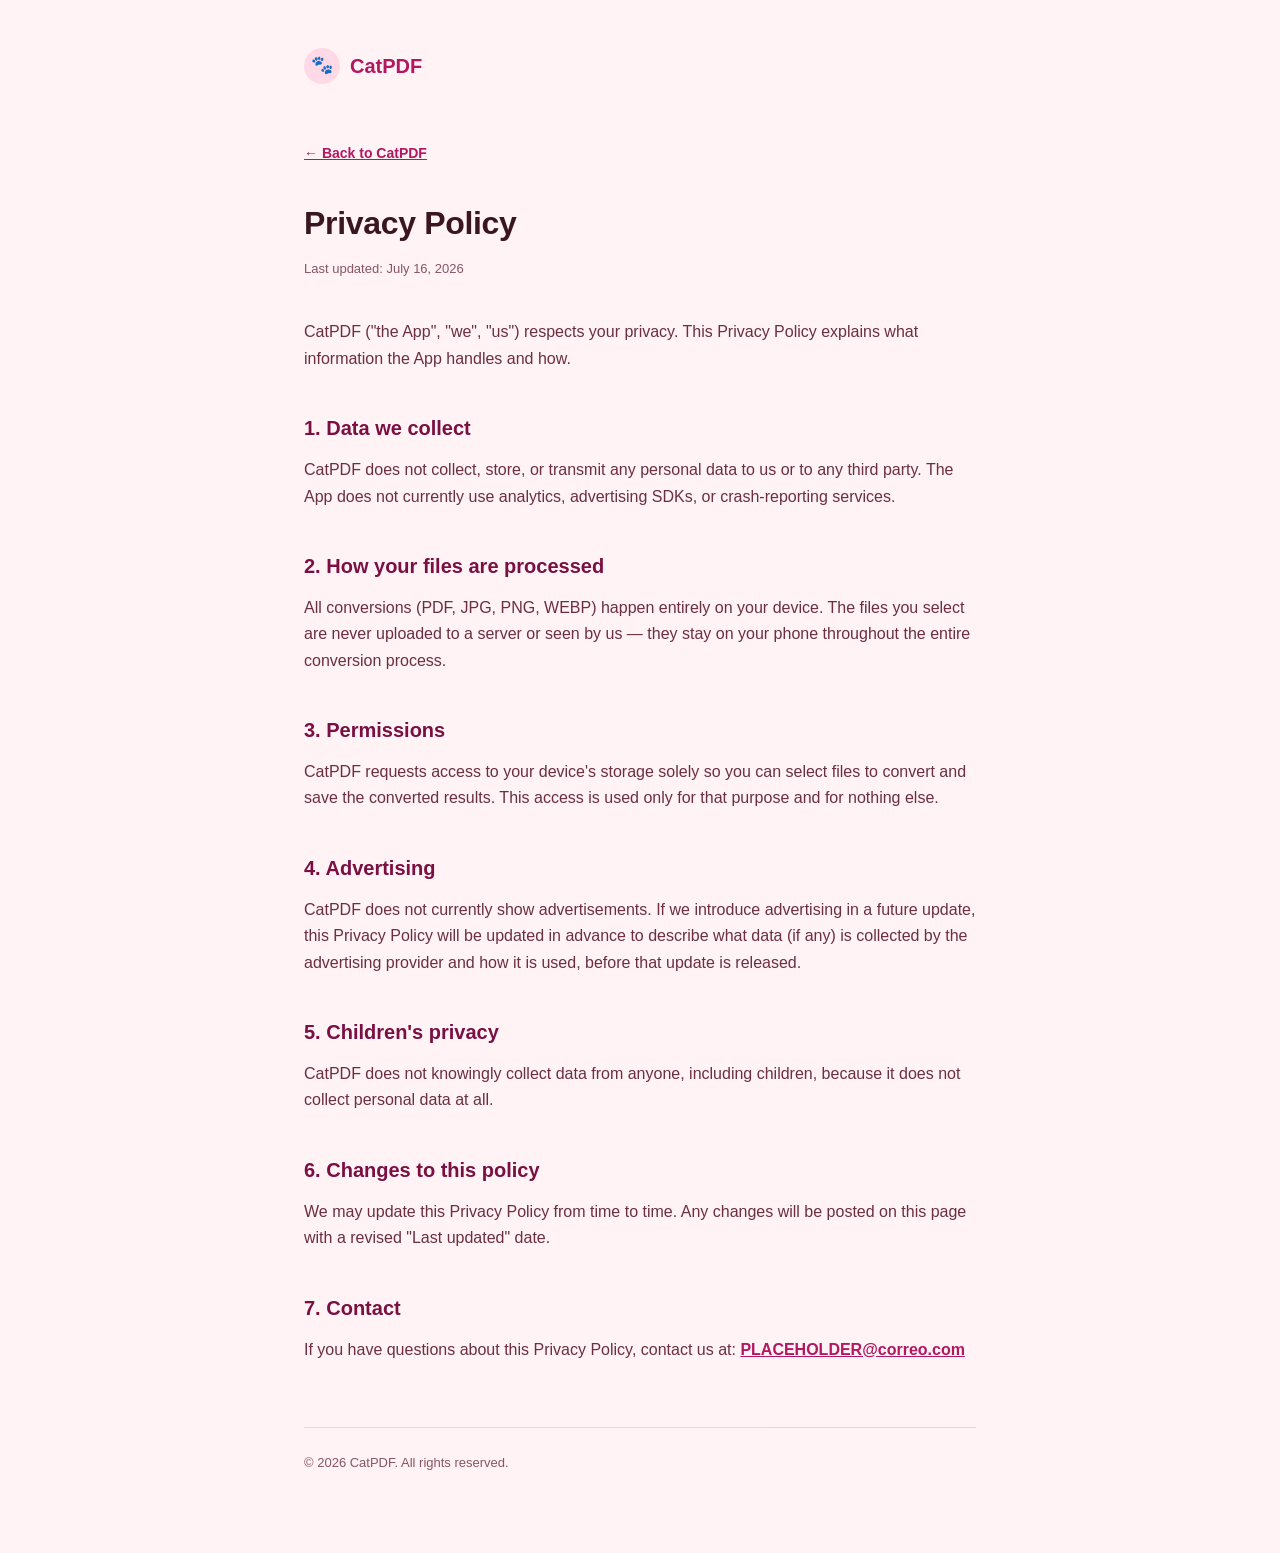
==== privacy-policy.html @ 92cdb4f9 "Add files via upload" ====
<!DOCTYPE html>
<html lang="en">
<head>
  <meta charset="UTF-8" />
  <meta name="viewport" content="width=device-width, initial-scale=1.0" />
  <title>Privacy Policy — CatPDF</title>
  <link rel="stylesheet" href="style.css" />
</head>
<body>
  <div class="wrap">
    <header class="site-header">
      <div class="paw">🐾</div>
      <a href="index.html" class="brand">CatPDF</a>
    </header>

    <a class="back-link" href="index.html">&larr; Back to CatPDF</a>

    <h1>Privacy Policy</h1>
    <p class="updated">Last updated: July 16, 2026</p>

    <p>
      CatPDF ("the App", "we", "us") respects your privacy. This Privacy
      Policy explains what information the App handles and how.
    </p>

    <h2>1. Data we collect</h2>
    <p>
      CatPDF does not collect, store, or transmit any personal data to us
      or to any third party. The App does not currently use analytics,
      advertising SDKs, or crash-reporting services.
    </p>

    <h2>2. How your files are processed</h2>
    <p>
      All conversions (PDF, JPG, PNG, WEBP) happen entirely on your
      device. The files you select are never uploaded to a server or
      seen by us — they stay on your phone throughout the entire
      conversion process.
    </p>

    <h2>3. Permissions</h2>
    <p>
      CatPDF requests access to your device's storage solely so you can
      select files to convert and save the converted results. This
      access is used only for that purpose and for nothing else.
    </p>

    <h2>4. Advertising</h2>
    <p>
      CatPDF does not currently show advertisements. If we introduce
      advertising in a future update, this Privacy Policy will be
      updated in advance to describe what data (if any) is collected by
      the advertising provider and how it is used, before that update is
      released.
    </p>

    <h2>5. Children's privacy</h2>
    <p>
      CatPDF does not knowingly collect data from anyone, including
      children, because it does not collect personal data at all.
    </p>

    <h2>6. Changes to this policy</h2>
    <p>
      We may update this Privacy Policy from time to time. Any changes
      will be posted on this page with a revised "Last updated" date.
    </p>

    <h2>7. Contact</h2>
    <p>
      If you have questions about this Privacy Policy, contact us at:
      <a href="mailto:PLACEHOLDER@correo.com">PLACEHOLDER@correo.com</a>
    </p>

    <footer>
      &copy; 2026 CatPDF. All rights reserved.
    </footer>
  </div>
</body>
</html>
---- style.css ----
:root {
  --bg: #fff3f6;
  --card: #ffffff;
  --ink: #3a1620;
  --ink-soft: #6b2e42;
  --pink: #b3175f;
  --pink-soft: #ffd9e6;
  --pink-deep: #7a0f42;
  --border: #f2c9d8;
  --max-width: 720px;
}

* {
  box-sizing: border-box;
}

body {
  margin: 0;
  font-family: 'Segoe UI', Roboto, -apple-system, sans-serif;
  background: var(--bg);
  color: var(--ink);
  line-height: 1.65;
}

.wrap {
  max-width: var(--max-width);
  margin: 0 auto;
  padding: 48px 24px 80px;
}

header.site-header {
  display: flex;
  align-items: center;
  gap: 10px;
  margin-bottom: 56px;
}

header.site-header .paw {
  width: 36px;
  height: 36px;
  border-radius: 50%;
  background: var(--pink-soft);
  display: flex;
  align-items: center;
  justify-content: center;
  font-size: 18px;
}

header.site-header .brand {
  font-weight: 800;
  font-size: 20px;
  color: var(--pink);
  text-decoration: none;
}

h1 {
  font-size: 32px;
  font-weight: 800;
  margin: 0 0 8px;
  letter-spacing: -0.01em;
}

h2 {
  font-size: 20px;
  font-weight: 700;
  margin: 40px 0 12px;
  color: var(--pink-deep);
}

p {
  margin: 0 0 16px;
  color: var(--ink-soft);
}

.tagline {
  font-size: 17px;
  color: var(--ink-soft);
  margin-bottom: 32px;
}

.updated {
  font-size: 13px;
  color: var(--ink-soft);
  opacity: 0.8;
  margin-bottom: 40px;
}

.card {
  background: var(--card);
  border: 1px solid var(--border);
  border-radius: 20px;
  padding: 28px 28px 8px;
}

a {
  color: var(--pink);
  font-weight: 600;
}

.links {
  display: flex;
  gap: 20px;
  flex-wrap: wrap;
  margin-top: 40px;
}

.pill {
  display: inline-block;
  padding: 12px 22px;
  border-radius: 999px;
  background: var(--pink);
  color: #fff !important;
  font-weight: 700;
  text-decoration: none;
  font-size: 14px;
}

.pill.ghost {
  background: transparent;
  border: 2px solid var(--pink);
  color: var(--pink) !important;
}

footer {
  margin-top: 64px;
  padding-top: 24px;
  border-top: 1px solid var(--border);
  font-size: 13px;
  color: var(--ink-soft);
  opacity: 0.8;
}

.back-link {
  display: inline-block;
  margin-bottom: 32px;
  font-size: 14px;
}
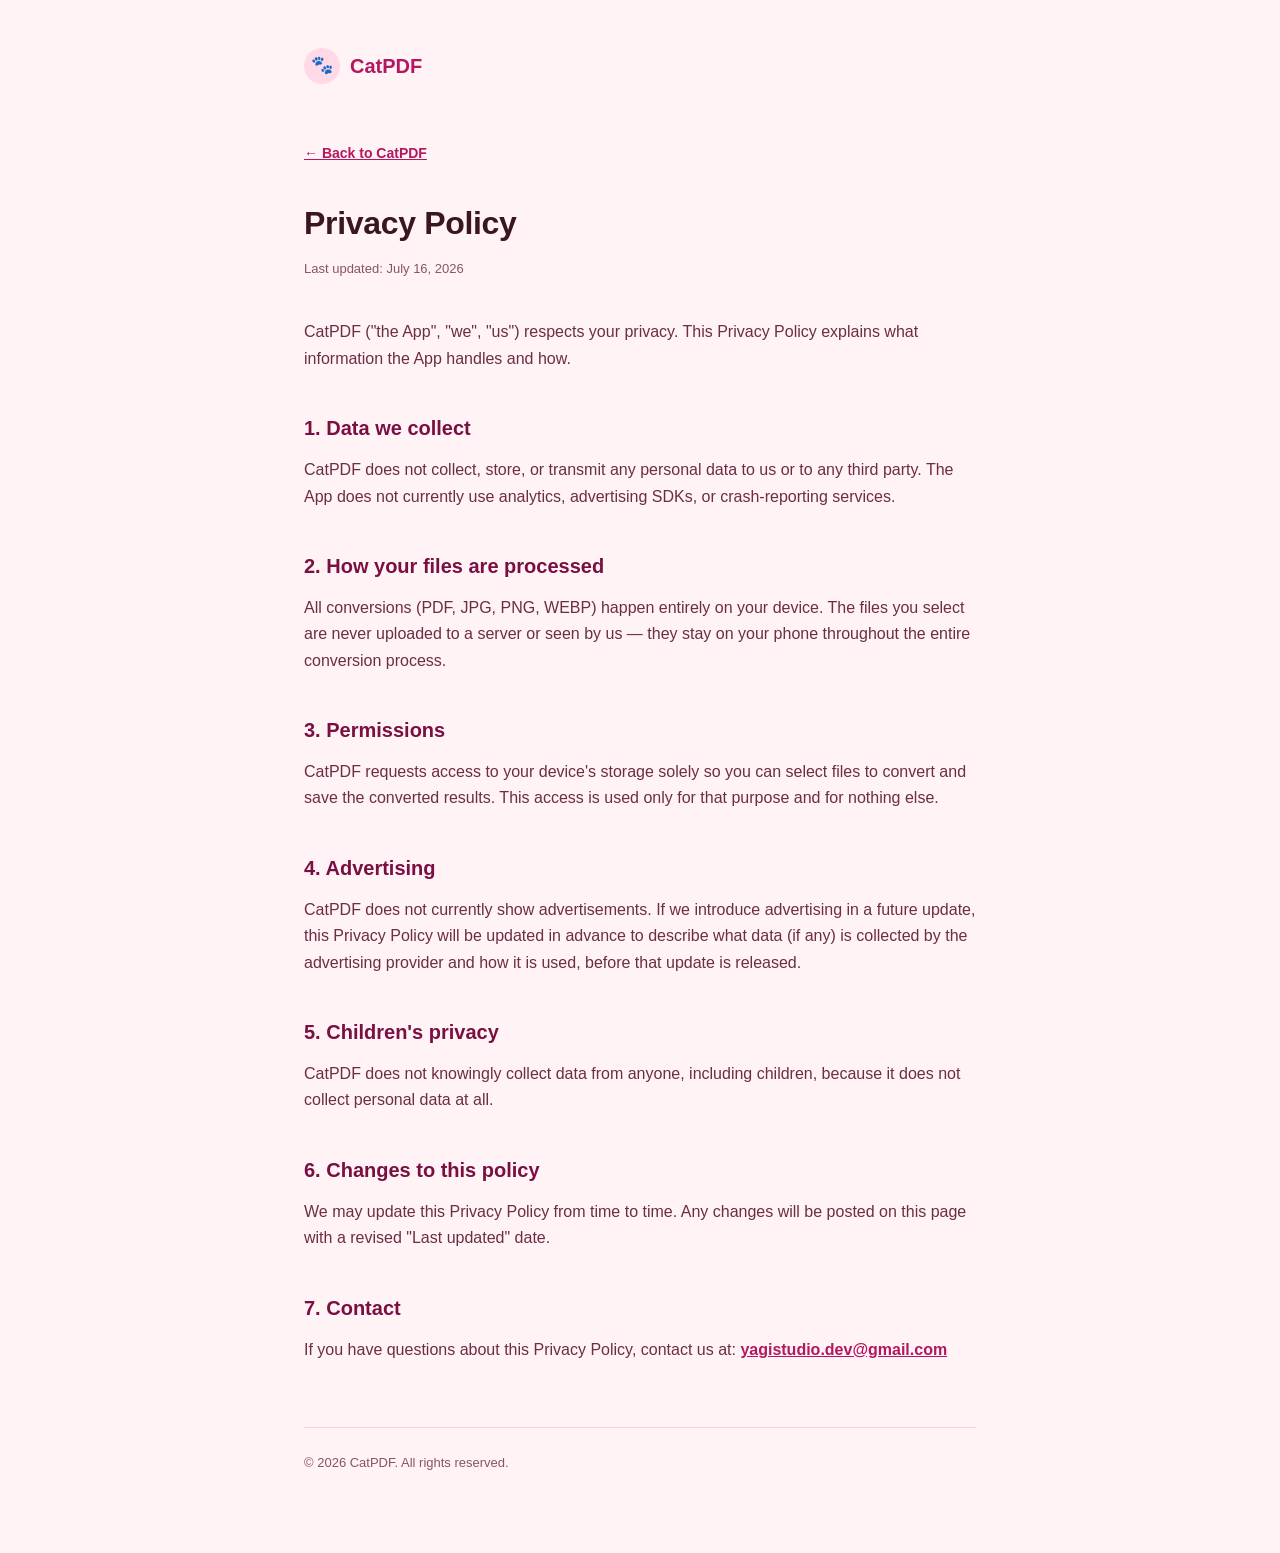
==== commit 280aee62: "privacy-policy.html" ====
--- a/privacy-policy.html
+++ b/privacy-policy.html
@@ -69,7 +69,7 @@
     <h2>7. Contact</h2>
     <p>
       If you have questions about this Privacy Policy, contact us at:
-      <a href="mailto:PLACEHOLDER@correo.com">PLACEHOLDER@correo.com</a>
+      <a href="mailto:yagistudio.dev@gmail.com">yagistudio.dev@gmail.com</a>
     </p>
 
     <footer>
@@ -78,3 +78,4 @@
   </div>
 </body>
 </html>
+
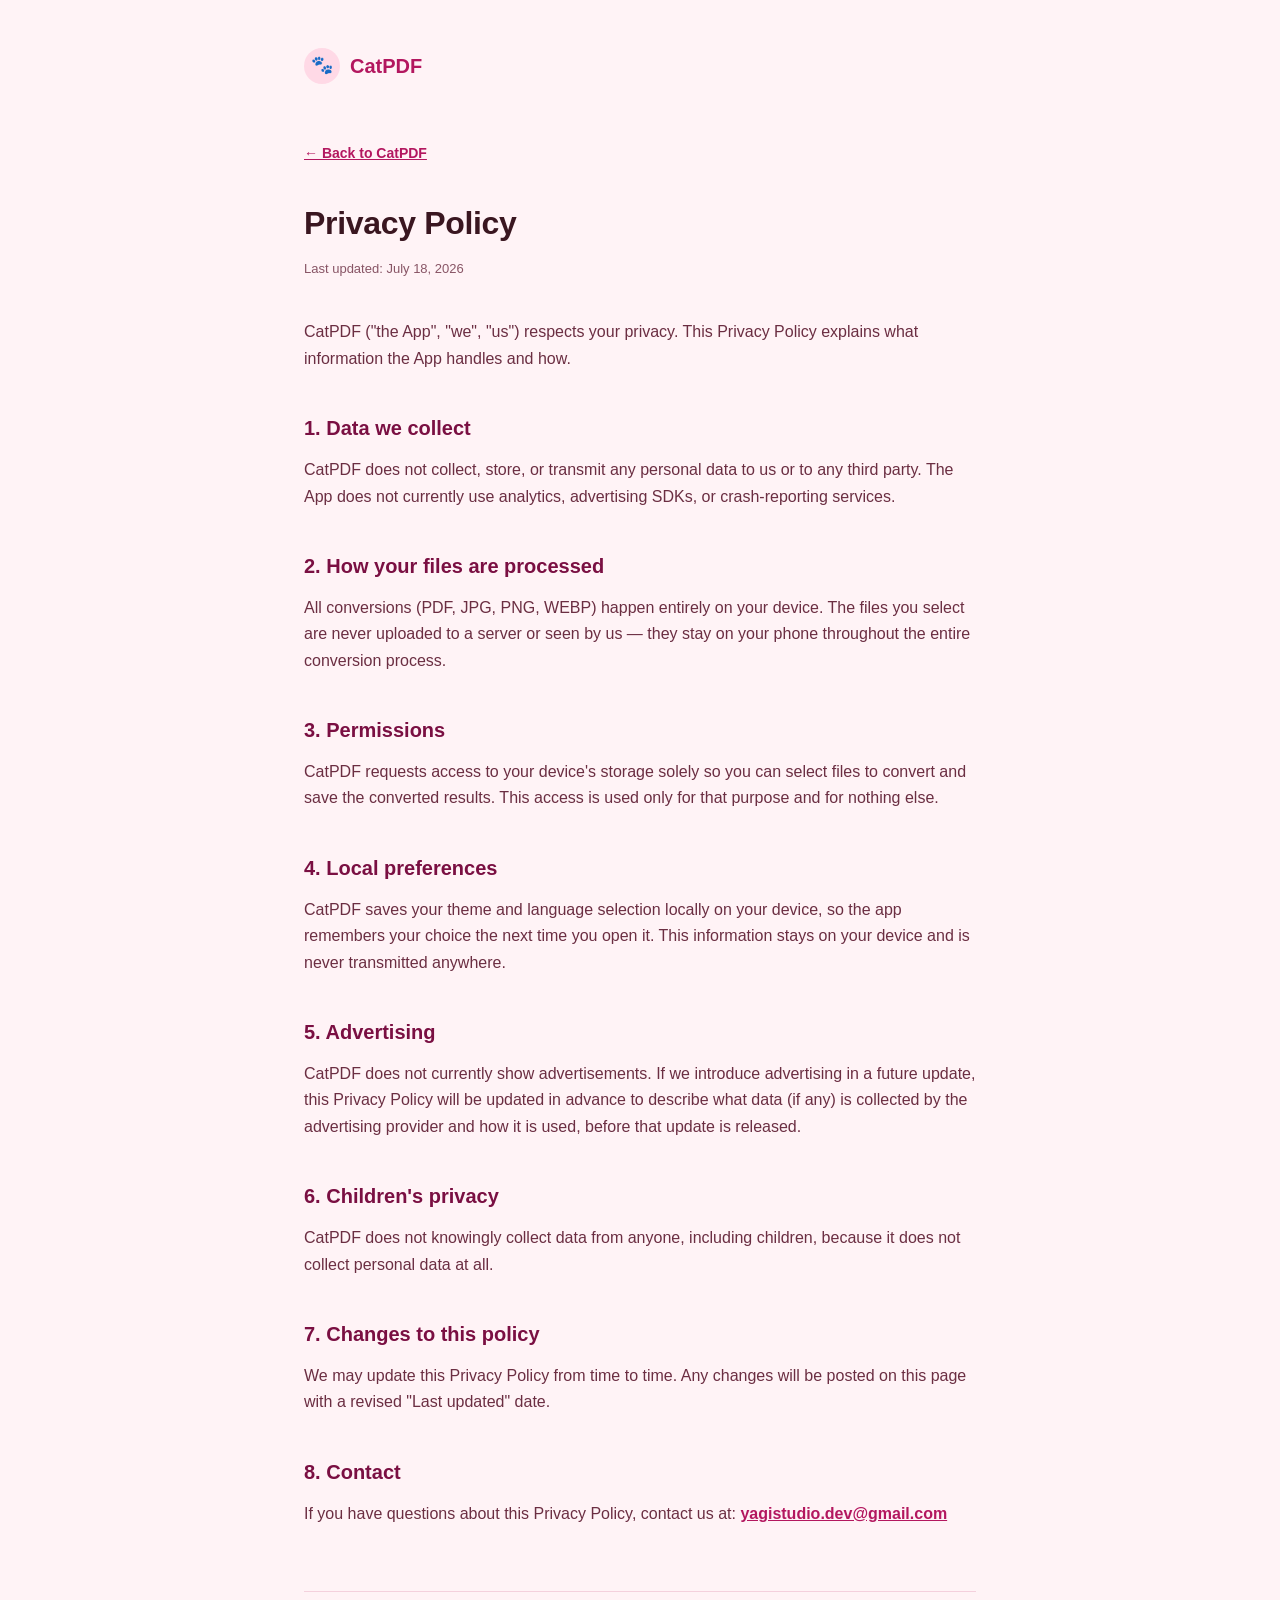
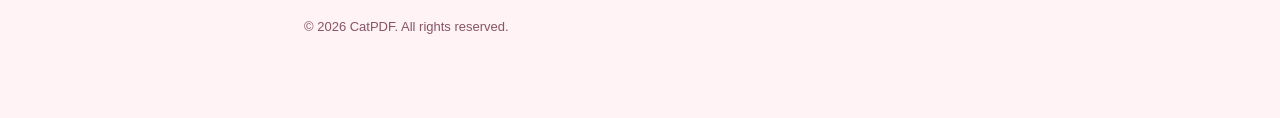
==== commit fcb8444c: "Add files via upload" ====
--- a/privacy-policy.html
+++ b/privacy-policy.html
@@ -16,7 +16,7 @@
     <a class="back-link" href="index.html">&larr; Back to CatPDF</a>
 
     <h1>Privacy Policy</h1>
-    <p class="updated">Last updated: July 16, 2026</p>
+    <p class="updated">Last updated: July 18, 2026</p>
 
     <p>
       CatPDF ("the App", "we", "us") respects your privacy. This Privacy
@@ -45,7 +45,15 @@
       access is used only for that purpose and for nothing else.
     </p>
 
-    <h2>4. Advertising</h2>
+    <h2>4. Local preferences</h2>
+    <p>
+      CatPDF saves your theme and language selection locally on your
+      device, so the app remembers your choice the next time you open
+      it. This information stays on your device and is never
+      transmitted anywhere.
+    </p>
+
+    <h2>5. Advertising</h2>
     <p>
       CatPDF does not currently show advertisements. If we introduce
       advertising in a future update, this Privacy Policy will be
@@ -54,19 +62,19 @@
       released.
     </p>
 
-    <h2>5. Children's privacy</h2>
+    <h2>6. Children's privacy</h2>
     <p>
       CatPDF does not knowingly collect data from anyone, including
       children, because it does not collect personal data at all.
     </p>
 
-    <h2>6. Changes to this policy</h2>
+    <h2>7. Changes to this policy</h2>
     <p>
       We may update this Privacy Policy from time to time. Any changes
       will be posted on this page with a revised "Last updated" date.
     </p>
 
-    <h2>7. Contact</h2>
+    <h2>8. Contact</h2>
     <p>
       If you have questions about this Privacy Policy, contact us at:
       <a href="mailto:yagistudio.dev@gmail.com">yagistudio.dev@gmail.com</a>
@@ -78,4 +86,3 @@
   </div>
 </body>
 </html>
-
